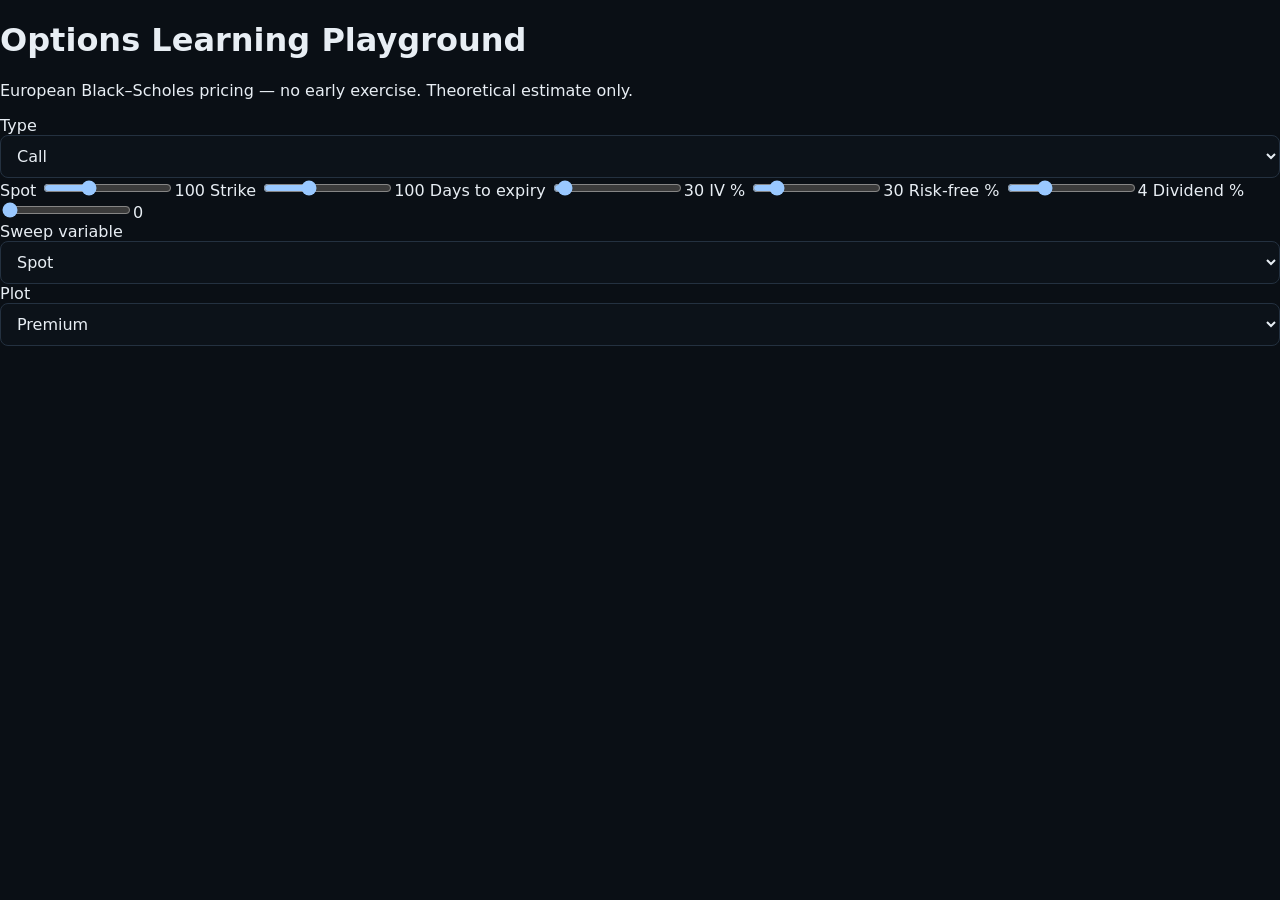
==== templates/playground.html @ 40c1f0ac "feat: add /playground route and page skeleton - Add GET /playground route to app.py that renders pla" ====
<!doctype html>
<html lang="en">
<head>
  <meta charset="utf-8" />
  <meta name="viewport" content="width=device-width, initial-scale=1" />
  <title>Options Learning Playground</title>
  <link rel="stylesheet" href="/static/style.css" />
</head>
<body>
  <main class="playground">
    <h1>Options Learning Playground</h1>
    <p class="note">European Black–Scholes pricing — no early exercise. Theoretical estimate only.</p>

    <section class="controls">
      <label>Type
        <select id="type"><option value="call">Call</option><option value="put">Put</option></select>
      </label>
      <label>Spot <input type="range" id="spot" min="1" max="300" step="1" value="100"><output id="spot-val">100</output></label>
      <label>Strike <input type="range" id="strike" min="1" max="300" step="1" value="100"><output id="strike-val">100</output></label>
      <label>Days to expiry <input type="range" id="days" min="1" max="730" step="1" value="30"><output id="days-val">30</output></label>
      <label>IV % <input type="range" id="iv" min="1" max="200" step="1" value="30"><output id="iv-val">30</output></label>
      <label>Risk-free % <input type="range" id="rate" min="0" max="15" step="0.1" value="4"><output id="rate-val">4</output></label>
      <label>Dividend % <input type="range" id="div" min="0" max="15" step="0.1" value="0"><output id="div-val">0</output></label>
    </section>

    <section class="outputs">
      <div id="price-out" class="price"></div>
      <div id="prob-out" class="prob"></div>
      <div id="greeks-out" class="greeks"></div>
    </section>

    <section class="sweep">
      <label>Sweep variable
        <select id="sweep-var">
          <option value="spot">Spot</option><option value="iv">IV</option>
          <option value="days">Days</option><option value="rate">Rate</option>
        </select>
      </label>
      <label>Plot
        <select id="sweep-metric">
          <option value="price">Premium</option><option value="delta">Delta</option>
          <option value="gamma">Gamma</option><option value="theta">Theta</option>
          <option value="vega">Vega</option>
        </select>
      </label>
      <canvas id="sweep-chart" width="640" height="320"></canvas>
    </section>
  </main>
  <script src="/static/bs.js"></script>
  <script src="/static/playground.js"></script>
</body>
</html>
---- static/style.css ----
:root {
  --bg: #0a0f15;
  --surface: #111923;
  --surface-2: #0c1219;
  --surface-3: #16212e;
  --border: #243140;
  --text: #e8eef4;
  --muted: #8499a8;
  --accent: #5fb0ff;
  --accent-dim: #2b6db5;
  --good: #5fd0a0;
  --bad: #ff8a8a;
  --header-h: 56px;

  color-scheme: dark;
  font-family: "Segoe UI", system-ui, -apple-system, Roboto, Helvetica, Arial,
    sans-serif;
}

* {
  box-sizing: border-box;
}

html,
body {
  margin: 0;
  min-height: 100%;
}

body {
  background: var(--bg);
  color: var(--text);
  -webkit-text-size-adjust: 100%;
}

button,
select,
input {
  font: inherit;
  color: inherit;
}

.app-header {
  position: sticky;
  top: 0;
  z-index: 10;
  height: var(--header-h);
  display: flex;
  align-items: center;
  padding: 0 16px;
  background: var(--surface);
  border-bottom: 1px solid var(--border);
}
.app-title {
  display: flex;
  flex-direction: column;
  line-height: 1.2;
}
.app-title-main {
  font-weight: 700;
}
.app-title-sub {
  color: var(--muted);
  font-size: 0.8rem;
}

.app-main {
  max-width: 1100px;
  margin: 0 auto;
  padding: 16px;
}

.view-intro {
  color: var(--muted);
  font-size: 0.9rem;
  line-height: 1.5;
  margin: 4px 0 16px;
}

/* Fields */
.field {
  display: flex;
  flex-direction: column;
  gap: 6px;
  margin-bottom: 12px;
}
.field.inline {
  flex: 1;
  min-width: 0;
}
.field-label {
  font-size: 0.75rem;
  color: var(--muted);
  text-transform: uppercase;
  letter-spacing: 0.06em;
}
select,
.num {
  background: var(--surface-2);
  border: 1px solid var(--border);
  border-radius: 8px;
  padding: 10px 12px;
  width: 100%;
}

/* Layout */
.opt-grid {
  display: grid;
  grid-template-columns: 1fr;
  gap: 16px;
}
.opt-form,
.opt-results {
  background: var(--surface);
  border: 1px solid var(--border);
  border-radius: 14px;
  padding: 16px;
}
.opt-blurb {
  color: var(--muted);
  font-size: 0.85rem;
  line-height: 1.45;
  margin: -4px 0 14px;
}
.opt-field-row {
  display: flex;
  gap: 10px;
}
.opt-toggle {
  display: flex;
  align-items: center;
  gap: 8px;
  margin: 6px 0 2px;
  font-size: 0.9rem;
  cursor: pointer;
}
.opt-toggle input {
  width: 16px;
  height: 16px;
  accent-color: var(--accent);
}
.opt-pricer {
  margin-top: 12px;
  padding-top: 12px;
  border-top: 1px solid var(--border);
}
.opt-estimates {
  display: flex;
  flex-wrap: wrap;
  gap: 8px;
  margin: 4px 0;
}
.opt-estimate-chip {
  background: var(--surface-3);
  border: 1px solid var(--border);
  border-radius: 8px;
  padding: 6px 10px;
  font-size: 0.8rem;
  color: var(--muted);
}
.opt-estimate-chip strong {
  color: var(--accent);
}
.opt-note {
  color: var(--muted);
  font-size: 0.78rem;
  line-height: 1.4;
  margin: 6px 0 0;
}

/* Results */
.opt-headline {
  display: flex;
  align-items: baseline;
  justify-content: space-between;
  gap: 10px;
  padding-bottom: 12px;
  margin-bottom: 12px;
  border-bottom: 1px solid var(--border);
}
.opt-headline-label {
  color: var(--muted);
  font-size: 0.8rem;
  text-transform: uppercase;
  letter-spacing: 0.06em;
}
.opt-headline-value {
  font-size: 1.7rem;
  font-weight: 700;
}
.opt-headline-value.good {
  color: var(--good);
}
.opt-headline-value.bad {
  color: var(--bad);
}

.opt-metrics {
  display: grid;
  grid-template-columns: repeat(3, 1fr);
  gap: 8px;
}
.opt-metrics-sub {
  grid-template-columns: repeat(2, 1fr);
  margin-top: 8px;
}
.opt-metric {
  background: var(--surface-2);
  border: 1px solid var(--border);
  border-radius: 8px;
  padding: 8px 10px;
  display: flex;
  flex-direction: column;
  gap: 3px;
}
.opt-metric-label {
  color: var(--muted);
  font-size: 0.72rem;
}
.opt-metric-value {
  font-weight: 700;
  font-size: 0.98rem;
}
.opt-metric-value.good {
  color: var(--good);
}
.opt-metric-value.bad {
  color: var(--bad);
}

.opt-chart {
  margin-top: 16px;
}
.opt-chart-title {
  color: var(--muted);
  font-size: 0.78rem;
  text-transform: uppercase;
  letter-spacing: 0.06em;
  margin-bottom: 6px;
}
.opt-chart-canvas {
  width: 100%;
  height: 200px;
  display: block;
  background: var(--surface-2);
  border: 1px solid var(--border);
  border-radius: 10px;
}

@media (min-width: 880px) {
  .opt-grid {
    grid-template-columns: minmax(320px, 420px) 1fr;
    align-items: start;
  }
}
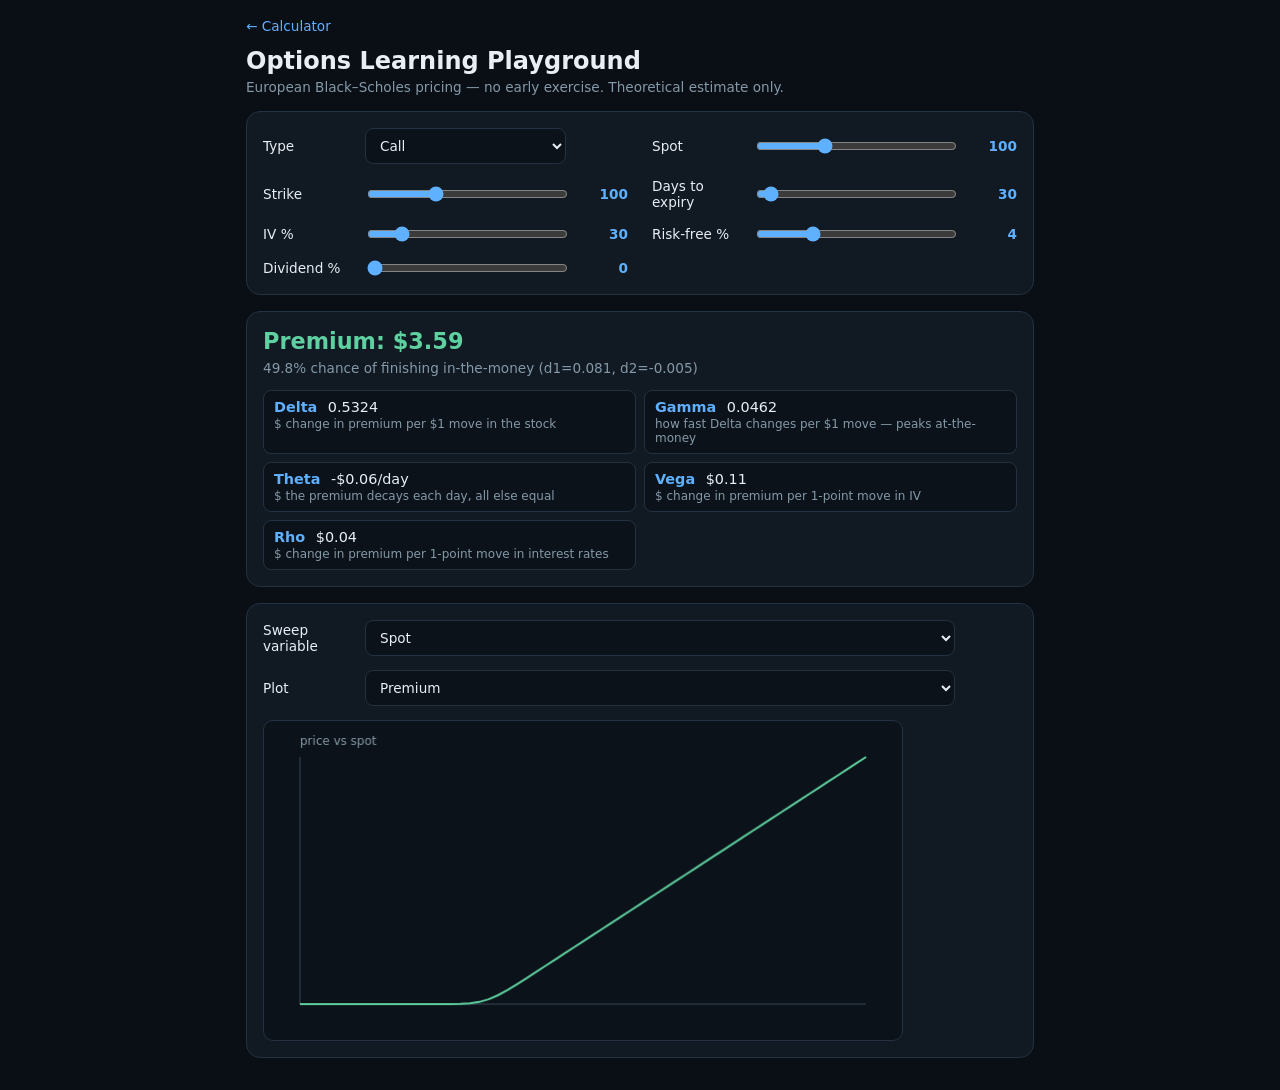
==== commit f45c169d: "Style the learning playground (was shipped unstyled) The /playground page had no CSS for its control" ====
--- a/templates/playground.html
+++ b/templates/playground.html
@@ -8,6 +8,7 @@
 </head>
 <body>
   <main class="playground">
+    <nav class="playground-nav"><a href="/">← Calculator</a></nav>
     <h1>Options Learning Playground</h1>
     <p class="note">European Black–Scholes pricing — no early exercise. Theoretical estimate only.</p>
 
--- a/static/style.css
+++ b/static/style.css
@@ -253,3 +253,296 @@
     align-items: start;
   }
 }
+
+/* Header nav */
+.app-nav {
+  margin-left: auto;
+  display: flex;
+  gap: 16px;
+  flex-wrap: wrap;
+}
+.app-nav a,
+.app-header > a {
+  color: var(--accent);
+  text-decoration: none;
+  font-size: 0.85rem;
+  white-space: nowrap;
+}
+.app-nav a:hover {
+  text-decoration: underline;
+}
+
+/* Sweet-spot heatmap */
+.ss-controls {
+  display: flex;
+  flex-wrap: wrap;
+  gap: 10px;
+  margin-bottom: 16px;
+}
+.ss-controls .field.inline {
+  min-width: 120px;
+}
+
+.ss-layout {
+  display: grid;
+  grid-template-columns: 1fr;
+  gap: 16px;
+  align-items: start;
+}
+@media (min-width: 880px) {
+  .ss-layout {
+    grid-template-columns: 1fr minmax(260px, 320px);
+  }
+}
+
+.ss-heatmap-wrap {
+  background: var(--surface);
+  border: 1px solid var(--border);
+  border-radius: 14px;
+  padding: 14px;
+}
+.ss-axis-title {
+  color: var(--muted);
+  font-size: 0.72rem;
+  text-transform: uppercase;
+  letter-spacing: 0.06em;
+  margin-bottom: 8px;
+}
+.ss-heatmap-scroll {
+  overflow-x: auto;
+}
+.ss-heatmap {
+  display: grid;
+  gap: 3px;
+  min-width: max-content;
+}
+.ss-corner {
+  font-size: 0.62rem;
+  color: var(--muted);
+  display: flex;
+  align-items: center;
+  justify-content: center;
+  white-space: nowrap;
+}
+.ss-colhead,
+.ss-rowhead {
+  color: var(--muted);
+  font-size: 0.72rem;
+  display: flex;
+  align-items: center;
+  justify-content: center;
+  padding: 2px 4px;
+}
+.ss-rowhead {
+  justify-content: flex-end;
+  padding-right: 8px;
+  white-space: nowrap;
+}
+.ss-cell {
+  border: 1px solid transparent;
+  border-radius: 5px;
+  min-height: 34px;
+  padding: 2px;
+  font-size: 0.7rem;
+  font-weight: 700;
+  color: #06121b;
+  cursor: pointer;
+  transition: transform 0.05s ease;
+}
+.ss-cell:hover {
+  transform: scale(1.06);
+}
+.ss-cell.selected {
+  outline: 2px solid var(--accent);
+  outline-offset: 1px;
+}
+.ss-cell.best {
+  border-color: #ffd166;
+  box-shadow: 0 0 0 2px rgba(255, 209, 102, 0.6);
+}
+
+.ss-legend {
+  display: flex;
+  align-items: center;
+  gap: 10px;
+  margin-top: 12px;
+  color: var(--muted);
+  font-size: 0.75rem;
+}
+.ss-legend-bar {
+  flex: 1;
+  height: 10px;
+  border-radius: 5px;
+  background: linear-gradient(
+    to right,
+    rgb(17, 35, 58),
+    rgb(31, 122, 90),
+    rgb(124, 246, 176)
+  );
+}
+
+.ss-detail {
+  background: var(--surface);
+  border: 1px solid var(--border);
+  border-radius: 14px;
+  padding: 16px;
+}
+.ss-detail-title {
+  font-size: 1rem;
+  margin-bottom: 12px;
+  line-height: 1.4;
+}
+.ss-badge {
+  display: inline-block;
+  background: rgba(255, 209, 102, 0.16);
+  color: #ffd166;
+  border: 1px solid rgba(255, 209, 102, 0.5);
+  border-radius: 6px;
+  padding: 1px 7px;
+  font-size: 0.68rem;
+  font-weight: 700;
+  text-transform: uppercase;
+  letter-spacing: 0.04em;
+}
+.ss-detail-row {
+  display: flex;
+  justify-content: space-between;
+  align-items: baseline;
+  gap: 10px;
+  padding: 7px 0;
+  border-bottom: 1px solid var(--border);
+}
+.ss-detail-label {
+  color: var(--muted);
+  font-size: 0.82rem;
+}
+.ss-detail-value {
+  font-weight: 700;
+  font-size: 0.92rem;
+}
+.ss-detail-value.good {
+  color: var(--good);
+}
+
+/* Learning playground */
+.playground {
+  max-width: 820px;
+  margin: 0 auto;
+  padding: 16px;
+}
+.playground h1 {
+  font-size: 1.5rem;
+  margin: 0 0 4px;
+}
+.playground .note {
+  color: var(--muted);
+  font-size: 0.85rem;
+  margin: 0 0 16px;
+}
+.playground-nav {
+  margin-bottom: 12px;
+}
+.playground-nav a {
+  color: var(--accent);
+  text-decoration: none;
+  font-size: 0.85rem;
+}
+.playground-nav a:hover {
+  text-decoration: underline;
+}
+
+.playground .controls,
+.playground .sweep,
+.playground .outputs {
+  background: var(--surface);
+  border: 1px solid var(--border);
+  border-radius: 14px;
+  padding: 16px;
+  margin: 16px 0;
+}
+.playground .controls {
+  display: grid;
+  gap: 14px 24px;
+}
+@media (min-width: 640px) {
+  .playground .controls {
+    grid-template-columns: 1fr 1fr;
+  }
+}
+.playground .sweep {
+  display: grid;
+  gap: 14px;
+}
+
+.playground label {
+  display: grid;
+  grid-template-columns: 92px 1fr 52px;
+  align-items: center;
+  gap: 10px;
+  margin: 0;
+  font-size: 0.85rem;
+}
+.playground input[type="range"] {
+  width: 100%;
+  accent-color: var(--accent);
+}
+.playground output {
+  text-align: right;
+  font-weight: 700;
+  color: var(--accent);
+  font-variant-numeric: tabular-nums;
+}
+.playground select {
+  background: var(--surface-2);
+  border: 1px solid var(--border);
+  border-radius: 8px;
+  padding: 8px 10px;
+  width: 100%;
+}
+
+.playground .price {
+  font-size: 1.4rem;
+  font-weight: 700;
+  color: var(--good);
+}
+.playground .prob {
+  color: var(--muted);
+  font-size: 0.85rem;
+  margin: 6px 0 14px;
+}
+.playground .greeks {
+  display: grid;
+  grid-template-columns: 1fr;
+  gap: 8px;
+}
+@media (min-width: 640px) {
+  .playground .greeks {
+    grid-template-columns: 1fr 1fr;
+  }
+}
+.greek {
+  background: var(--surface-2);
+  border: 1px solid var(--border);
+  border-radius: 8px;
+  padding: 8px 10px;
+  font-size: 0.9rem;
+}
+.greek strong {
+  color: var(--accent);
+  margin-right: 6px;
+}
+.greek .meaning {
+  display: block;
+  color: var(--muted);
+  font-size: 0.75rem;
+  margin-top: 2px;
+}
+
+.playground #sweep-chart {
+  width: 100%;
+  max-width: 640px;
+  height: auto;
+  background: var(--surface-2);
+  border: 1px solid var(--border);
+  border-radius: 10px;
+}
